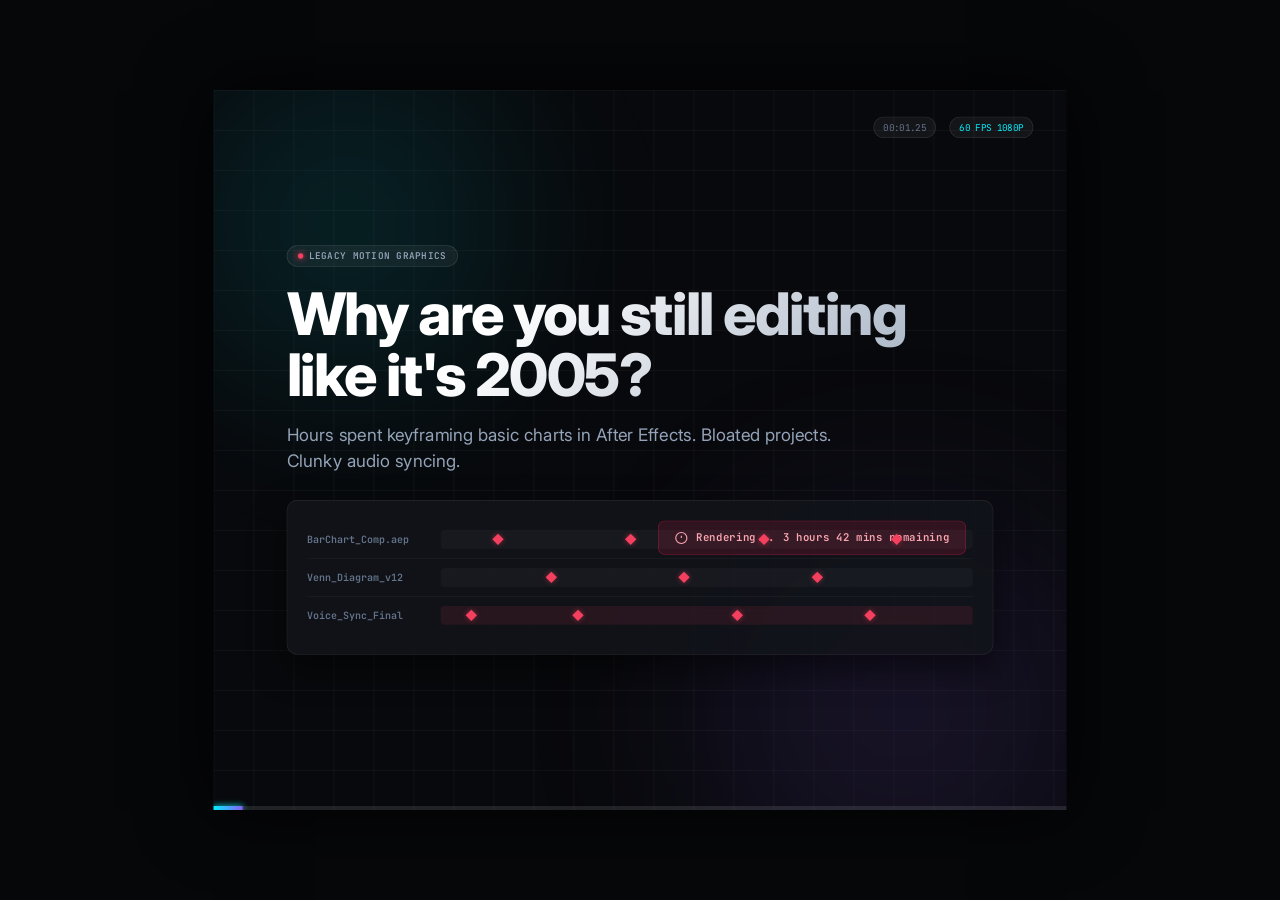
==== promo/motion-graphics-launch.html @ f7e20b40 "Feature: 1080p 60fps Motion Graphics product launch video for YouTube AI Motion Graphics" ====
<!DOCTYPE html>
<html lang="en">
<head>
  <meta charset="UTF-8">
  <title>YouTube AI Motion Graphics — Product Launch</title>
  <meta name="viewport" content="width=device-width, initial-scale=1.0">
  
  <!-- Fonts -->
  <link rel="preconnect" href="https://fonts.googleapis.com">
  <link rel="preconnect" href="https://fonts.gstatic.com" crossorigin>
  <link href="https://fonts.googleapis.com/css2?family=Instrument+Serif:ital@0;1&family=Inter:wght@300;400;500;600;700;800;900&family=JetBrains+Mono:wght@400;500;700;800&display=swap" rel="stylesheet">

  <style>
    /* ═══════════════════════════════════════════════════════ */
    /*  RESET & MASTER CANVAS (1920 x 1080 Fixed Stage)        */
    /* ═══════════════════════════════════════════════════════ */
    *, *::before, *::after {
      margin: 0;
      padding: 0;
      box-sizing: border-box;
    }

    body {
      background: #060709;
      color: #f3f4f6;
      font-family: 'Inter', -apple-system, sans-serif;
      overflow: hidden;
      width: 100vw;
      height: 100vh;
      display: flex;
      align-items: center;
      justify-content: center;
    }

    #stage-viewport {
      width: 1920px;
      height: 1080px;
      position: relative;
      background: #08090c;
      overflow: hidden;
      transform-origin: center center;
      box-shadow: 0 0 100px rgba(0, 0, 0, 0.9);
    }

    /* Ambient background grid */
    .bg-grid {
      position: absolute;
      inset: 0;
      background-image: 
        linear-gradient(rgba(255, 255, 255, 0.03) 1px, transparent 1px),
        linear-gradient(90deg, rgba(255, 255, 255, 0.03) 1px, transparent 1px);
      background-size: 60px 60px;
      pointer-events: none;
      z-index: 1;
    }

    /* Ambient lighting gradients */
    .bg-glow-1 {
      position: absolute;
      width: 800px;
      height: 800px;
      top: -200px;
      left: -200px;
      border-radius: 50%;
      background: radial-gradient(circle, rgba(0, 240, 255, 0.12) 0%, transparent 70%);
      pointer-events: none;
      filter: blur(80px);
      z-index: 1;
    }

    .bg-glow-2 {
      position: absolute;
      width: 900px;
      height: 900px;
      bottom: -300px;
      right: -200px;
      border-radius: 50%;
      background: radial-gradient(circle, rgba(139, 92, 246, 0.15) 0%, transparent 70%);
      pointer-events: none;
      filter: blur(100px);
      z-index: 1;
    }

    /* ═══════════════════════════════════════════════════════ */
    /*  SCENE CONTAINER                                        */
    /* ═══════════════════════════════════════════════════════ */
    .scene {
      position: absolute;
      inset: 0;
      padding: 90px 110px;
      display: flex;
      flex-direction: column;
      justify-content: center;
      opacity: 0;
      visibility: hidden;
      z-index: 10;
      transition: opacity 0.5s cubic-bezier(0.16, 1, 0.3, 1), transform 0.5s cubic-bezier(0.16, 1, 0.3, 1);
      transform: scale(0.97);
    }

    .scene.active {
      opacity: 1;
      visibility: visible;
      transform: scale(1);
    }

    /* Typography Utilities */
    .mono { font-family: 'JetBrains Mono', monospace; }
    .serif-italic { font-family: 'Instrument Serif', Georgia, serif; font-style: italic; }

    .tag-badge {
      display: inline-flex;
      align-items: center;
      gap: 8px;
      padding: 6px 16px;
      background: rgba(255, 255, 255, 0.05);
      border: 1px solid rgba(255, 255, 255, 0.12);
      border-radius: 100px;
      font-size: 14px;
      font-weight: 600;
      letter-spacing: 0.1em;
      text-transform: uppercase;
      color: #94a3b8;
      width: fit-content;
      margin-bottom: 24px;
    }

    .tag-badge .dot {
      width: 8px;
      height: 8px;
      border-radius: 50%;
      background: #00f0ff;
      box-shadow: 0 0 10px #00f0ff;
    }

    .headline-huge {
      font-size: 88px;
      font-weight: 800;
      line-height: 1.05;
      letter-spacing: -0.03em;
      margin-bottom: 24px;
    }

    .headline-gradient {
      background: linear-gradient(135deg, #ffffff 30%, #94a3b8 100%);
      -webkit-background-clip: text;
      -webkit-text-fill-color: transparent;
    }

    .headline-cyan {
      background: linear-gradient(135deg, #00f0ff 0%, #38bdf8 50%, #818cf8 100%);
      -webkit-background-clip: text;
      -webkit-text-fill-color: transparent;
    }

    /* ═══════════════════════════════════════════════════════ */
    /*  SCENE 1: THE OLD WAY (AFTER EFFECTS PAIN)             */
    /* ═══════════════════════════════════════════════════════ */
    #scene-1 .timeline-mockup {
      margin-top: 40px;
      background: rgba(18, 20, 26, 0.85);
      border: 1px solid rgba(255, 255, 255, 0.08);
      border-radius: 16px;
      padding: 30px;
      box-shadow: 0 20px 50px rgba(0, 0, 0, 0.5);
      position: relative;
      overflow: hidden;
      max-width: 1200px;
    }

    .timeline-track {
      display: flex;
      align-items: center;
      gap: 20px;
      padding: 14px 0;
      border-bottom: 1px solid rgba(255, 255, 255, 0.05);
    }

    .timeline-label {
      width: 180px;
      font-size: 15px;
      color: #64748b;
      font-weight: 600;
    }

    .keyframes-bar {
      flex: 1;
      height: 28px;
      background: rgba(255, 255, 255, 0.03);
      border-radius: 6px;
      position: relative;
      display: flex;
      align-items: center;
      padding: 0 10px;
    }

    .keyframe-diamond {
      width: 12px;
      height: 12px;
      background: #f43f5e;
      transform: rotate(45deg);
      position: absolute;
      box-shadow: 0 0 8px rgba(244, 63, 94, 0.5);
    }

    .error-toast {
      position: absolute;
      right: 40px;
      top: 30px;
      background: rgba(225, 29, 72, 0.15);
      border: 1px solid rgba(225, 29, 72, 0.4);
      padding: 14px 24px;
      border-radius: 10px;
      color: #fda4af;
      font-size: 16px;
      font-weight: 600;
      display: flex;
      align-items: center;
      gap: 12px;
      animation: toastPulse 1.5s infinite;
    }

    @keyframes toastPulse {
      0%, 100% { opacity: 0.9; transform: scale(1); }
      50% { opacity: 1; transform: scale(1.02); }
    }

    /* ═══════════════════════════════════════════════════════ */
    /*  SCENE 2: THE PARADIGM SHIFT                           */
    /* ═══════════════════════════════════════════════════════ */
    #scene-2 {
      align-items: center;
      text-align: center;
    }

    .pill-stack {
      display: flex;
      gap: 14px;
      margin-top: 36px;
      justify-content: center;
      flex-wrap: wrap;
    }

    .tech-pill {
      background: rgba(255, 255, 255, 0.04);
      border: 1px solid rgba(255, 255, 255, 0.12);
      padding: 12px 24px;
      border-radius: 12px;
      font-size: 18px;
      font-weight: 600;
      color: #e2e8f0;
      display: flex;
      align-items: center;
      gap: 10px;
      backdrop-filter: blur(10px);
    }

    .tech-pill.highlight {
      background: rgba(0, 240, 255, 0.08);
      border-color: rgba(0, 240, 255, 0.4);
      color: #00f0ff;
    }

    /* ═══════════════════════════════════════════════════════ */
    /*  SCENE 3: 74+ EXPLAINER BOARDS SHOWCASE                */
    /* ═══════════════════════════════════════════════════════ */
    .boards-grid {
      display: grid;
      grid-template-columns: 1fr 1fr 1fr;
      gap: 30px;
      margin-top: 40px;
      width: 100%;
    }

    .board-card {
      background: rgba(18, 20, 28, 0.8);
      border: 1px solid rgba(255, 255, 255, 0.08);
      border-radius: 20px;
      padding: 32px;
      height: 480px;
      display: flex;
      flex-direction: column;
      position: relative;
      overflow: hidden;
      box-shadow: 0 15px 40px rgba(0, 0, 0, 0.4);
    }

    .board-card-header {
      display: flex;
      justify-content: space-between;
      align-items: center;
      margin-bottom: 24px;
      font-size: 14px;
      color: #64748b;
    }

    /* Animated Bar Chart in Board 1 */
    .chart-container {
      flex: 1;
      display: flex;
      align-items: flex-end;
      gap: 20px;
      padding-top: 40px;
    }

    .chart-bar-group {
      flex: 1;
      display: flex;
      flex-direction: column;
      align-items: center;
      height: 100%;
      justify-content: flex-end;
    }

    .chart-bar {
      width: 100%;
      border-radius: 8px 8px 0 0;
      transition: height 1s cubic-bezier(0.16, 1, 0.3, 1);
      position: relative;
    }

    .chart-bar.bar-1 { height: 35%; background: rgba(255, 255, 255, 0.15); }
    .chart-bar.bar-2 { height: 60%; background: rgba(0, 240, 255, 0.4); }
    .chart-bar.bar-3 { height: 95%; background: linear-gradient(180deg, #00f0ff 0%, #3b82f6 100%); box-shadow: 0 0 30px rgba(0, 240, 255, 0.4); }

    .chart-label {
      margin-top: 14px;
      font-size: 13px;
      color: #94a3b8;
    }

    /* Animated Venn Diagram in Board 2 */
    .venn-container {
      flex: 1;
      position: relative;
      display: flex;
      align-items: center;
      justify-content: center;
    }

    .venn-circle {
      width: 220px;
      height: 220px;
      border-radius: 50%;
      position: absolute;
      mix-blend-mode: screen;
      display: flex;
      align-items: center;
      justify-content: center;
      font-weight: 700;
      font-size: 18px;
    }

    .venn-circle.left {
      left: 60px;
      background: radial-gradient(circle, rgba(168, 85, 247, 0.45) 0%, rgba(168, 85, 247, 0.05) 70%);
      border: 1px solid rgba(168, 85, 247, 0.5);
      color: #d8b4fe;
    }

    .venn-circle.right {
      right: 60px;
      background: radial-gradient(circle, rgba(0, 240, 255, 0.45) 0%, rgba(0, 240, 255, 0.05) 70%);
      border: 1px solid rgba(0, 240, 255, 0.5);
      color: #67e8f9;
    }

    .venn-center-glow {
      position: absolute;
      width: 70px;
      height: 100px;
      background: rgba(255, 255, 255, 0.85);
      border-radius: 50%;
      filter: blur(12px);
      opacity: 0.7;
    }

    /* Animated Node Tree in Board 3 */
    .nodes-container {
      flex: 1;
      position: relative;
    }

    .node-item {
      position: absolute;
      background: #1e2230;
      border: 1px solid rgba(255, 255, 255, 0.15);
      padding: 10px 18px;
      border-radius: 10px;
      font-size: 14px;
      font-weight: 600;
      box-shadow: 0 4px 20px rgba(0,0,0,0.4);
    }

    /* ═══════════════════════════════════════════════════════ */
    /*  SCENE 4: WHISPER VOICE-SYNC                           */
    /* ═══════════════════════════════════════════════════════ */
    .karaoke-box {
      background: rgba(18, 20, 28, 0.8);
      border: 1px solid rgba(255, 255, 255, 0.1);
      border-radius: 24px;
      padding: 50px;
      margin-top: 30px;
      display: flex;
      flex-direction: column;
      gap: 30px;
    }

    .karaoke-text {
      font-size: 44px;
      font-weight: 700;
      line-height: 1.4;
      color: #475569;
    }

    .karaoke-text span.active-word {
      color: #00f0ff;
      text-shadow: 0 0 25px rgba(0, 240, 255, 0.6);
      transition: color 0.15s ease;
    }

    .karaoke-text span.past-word {
      color: #f8fafc;
    }

    /* Waveform visualizer */
    .waveform-visualizer {
      display: flex;
      align-items: center;
      gap: 8px;
      height: 80px;
      padding: 10px 0;
    }

    .wave-bar {
      flex: 1;
      background: #334155;
      border-radius: 4px;
      height: 10px;
      transition: height 0.08s ease, background-color 0.08s ease;
    }

    .wave-bar.active-wave {
      background: #00f0ff;
      box-shadow: 0 0 10px rgba(0, 240, 255, 0.5);
    }

    /* ═══════════════════════════════════════════════════════ */
    /*  SCENE 5: CREATOR WEBCAM SAFE-ZONE                     */
    /* ═══════════════════════════════════════════════════════ */
    .studio-frame {
      position: relative;
      width: 100%;
      height: 580px;
      background: rgba(14, 16, 22, 0.85);
      border: 1px solid rgba(255, 255, 255, 0.12);
      border-radius: 20px;
      padding: 40px;
      overflow: hidden;
      margin-top: 30px;
    }

    .webcam-safezone {
      position: absolute;
      bottom: 40px;
      right: 40px;
      width: 480px;
      height: 336px;
      border: 2px dashed #00f0ff;
      border-radius: 16px;
      background: rgba(0, 240, 255, 0.04);
      display: flex;
      flex-direction: column;
      align-items: center;
      justify-content: center;
      color: #00f0ff;
      gap: 12px;
      box-shadow: 0 0 40px rgba(0, 240, 255, 0.1);
    }

    .webcam-badge {
      background: rgba(0, 240, 255, 0.15);
      padding: 6px 14px;
      border-radius: 8px;
      font-size: 13px;
      font-weight: 700;
    }

    /* ═══════════════════════════════════════════════════════ */
    /*  SCENE 6: GRAND FINALE / CALL TO ACTION                */
    /* ═══════════════════════════════════════════════════════ */
    #scene-6 {
      align-items: center;
      text-align: center;
    }

    .cta-card {
      background: linear-gradient(180deg, rgba(24, 28, 40, 0.9) 0%, rgba(12, 14, 20, 0.95) 100%);
      border: 1px solid rgba(0, 240, 255, 0.3);
      box-shadow: 0 0 80px rgba(0, 240, 255, 0.15), 0 25px 60px rgba(0, 0, 0, 0.8);
      border-radius: 28px;
      padding: 60px 80px;
      max-width: 1000px;
      margin-top: 30px;
    }

    .github-badge {
      display: inline-flex;
      align-items: center;
      gap: 14px;
      background: #ffffff;
      color: #090a0f;
      padding: 16px 36px;
      border-radius: 14px;
      font-size: 22px;
      font-weight: 700;
      margin-top: 30px;
      box-shadow: 0 10px 30px rgba(255, 255, 255, 0.2);
    }

    /* ═══════════════════════════════════════════════════════ */
    /*  BOTTOM CONTROLS / SCRUBBER OVERLAY                    */
    /* ═══════════════════════════════════════════════════════ */
    #playback-bar {
      position: absolute;
      bottom: 0;
      left: 0;
      width: 100%;
      height: 6px;
      background: rgba(255, 255, 255, 0.1);
      z-index: 100;
    }

    #playback-fill {
      height: 100%;
      width: 0%;
      background: linear-gradient(90deg, #00f0ff, #8b5cf6);
      box-shadow: 0 0 10px #00f0ff;
      transition: width 0.05s linear;
    }

    #hud-info {
      position: absolute;
      top: 40px;
      right: 50px;
      z-index: 100;
      font-size: 14px;
      color: #64748b;
      display: flex;
      align-items: center;
      gap: 20px;
    }

    .hud-pill {
      background: rgba(255, 255, 255, 0.05);
      border: 1px solid rgba(255, 255, 255, 0.1);
      padding: 6px 14px;
      border-radius: 100px;
    }
  </style>
</head>
<body>

  <div id="stage-viewport">
    <div class="bg-grid"></div>
    <div class="bg-glow-1"></div>
    <div class="bg-glow-2"></div>

    <div id="hud-info" class="mono">
      <div class="hud-pill" id="hud-time">00:00.00</div>
      <div class="hud-pill" style="color: #00f0ff;">60 FPS 1080P</div>
    </div>

    <!-- ── SCENE 1: THE PROBLEM ───────────────────────────── -->
    <div class="scene" id="scene-1">
      <div class="tag-badge mono"><span class="dot" style="background:#f43f5e; box-shadow:0 0 10px #f43f5e;"></span>Legacy Motion Graphics</div>
      <h1 class="headline-huge headline-gradient">
        Why are you still editing<br>like it's 2005?
      </h1>
      <p style="font-size: 26px; color: #94a3b8; max-width: 900px; line-height: 1.5;">
        Hours spent keyframing basic charts in After Effects. Bloated projects. Clunky audio syncing.
      </p>

      <div class="timeline-mockup">
        <div class="error-toast mono">
          <svg width="20" height="20" viewBox="0 0 24 24" fill="none" stroke="currentColor" stroke-width="2"><circle cx="12" cy="12" r="10"/><line x1="12" y1="8" x2="12" y2="12"/><line x1="12" y1="16" x2="12.01" y2="16"/></svg>
          Rendering... 3 hours 42 mins remaining
        </div>
        <div class="timeline-track">
          <div class="timeline-label mono">BarChart_Comp.aep</div>
          <div class="keyframes-bar">
            <div class="keyframe-diamond" style="left: 10%;"></div>
            <div class="keyframe-diamond" style="left: 35%;"></div>
            <div class="keyframe-diamond" style="left: 60%;"></div>
            <div class="keyframe-diamond" style="left: 85%;"></div>
          </div>
        </div>
        <div class="timeline-track">
          <div class="timeline-label mono">Venn_Diagram_v12</div>
          <div class="keyframes-bar">
            <div class="keyframe-diamond" style="left: 20%;"></div>
            <div class="keyframe-diamond" style="left: 45%;"></div>
            <div class="keyframe-diamond" style="left: 70%;"></div>
          </div>
        </div>
        <div class="timeline-track" style="border-bottom:none;">
          <div class="timeline-label mono">Voice_Sync_Final</div>
          <div class="keyframes-bar" style="background: rgba(244, 63, 94, 0.1);">
            <div class="keyframe-diamond" style="left: 5%;"></div>
            <div class="keyframe-diamond" style="left: 25%;"></div>
            <div class="keyframe-diamond" style="left: 55%;"></div>
            <div class="keyframe-diamond" style="left: 80%;"></div>
          </div>
        </div>
      </div>
    </div>

    <!-- ── SCENE 2: THE PARADIGM SHIFT ───────────────────── -->
    <div class="scene" id="scene-2">
      <div class="tag-badge mono"><span class="dot"></span>The Open-Source Shift</div>
      <h1 class="headline-huge headline-cyan" style="font-size: 102px; margin-bottom: 12px;">
        YouTube AI Motion Graphics
      </h1>
      <p class="serif-italic" style="font-size: 42px; color: #cbd5e1; margin-bottom: 20px;">
        An automated, code-first motion graphics toolkit for creators.
      </p>
      <p style="font-size: 24px; color: #64748b; max-width: 800px; line-height: 1.6;">
        Build broadcast-grade explainer boards with web standards, automated speech timing, and AI prompts.
      </p>

      <div class="pill-stack mono">
        <div class="tech-pill highlight">HTML5 / CSS3 Animation</div>
        <div class="tech-pill">OpenAI Whisper Sync</div>
        <div class="tech-pill">Headless Chrome</div>
        <div class="tech-pill">FFmpeg Pipeline</div>
        <div class="tech-pill highlight">Claude AI Skills</div>
      </div>
    </div>

    <!-- ── SCENE 3: 74+ EXPLAINER BOARDS ──────────────────── -->
    <div class="scene" id="scene-3">
      <div class="tag-badge mono"><span class="dot"></span>Modular Architecture</div>
      <h2 class="headline-huge headline-gradient" style="font-size: 70px; margin-bottom: 10px;">
        74+ Engineered Explainer Boards
      </h2>
      <p style="font-size: 22px; color: #94a3b8;">
        Pre-built components engineered specifically for high-retention video essays.
      </p>

      <div class="boards-grid">
        <!-- Board 1: Bar Chart -->
        <div class="board-card">
          <div class="board-card-header mono">
            <span>board_04_barchart.html</span>
            <span style="color:#00f0ff;">+847% Growth</span>
          </div>
          <div class="chart-container">
            <div class="chart-bar-group">
              <div class="chart-bar bar-1"></div>
              <div class="chart-label mono">2024</div>
            </div>
            <div class="chart-bar-group">
              <div class="chart-bar bar-2"></div>
              <div class="chart-label mono">2025</div>
            </div>
            <div class="chart-bar-group">
              <div class="chart-bar bar-3"></div>
              <div class="chart-label mono" style="color:#00f0ff; font-weight:700;">2026 AI</div>
            </div>
          </div>
        </div>

        <!-- Board 2: Venn Diagram -->
        <div class="board-card">
          <div class="board-card-header mono">
            <span>board_19_venn.html</span>
            <span style="color:#c084fc;">Intersection</span>
          </div>
          <div class="venn-container">
            <div class="venn-circle left">Story</div>
            <div class="venn-circle right">Design</div>
            <div class="venn-center-glow"></div>
            <div style="position:relative; z-index:10; font-weight:800; font-size:16px; color:#ffffff;" class="mono">RETENTION</div>
          </div>
        </div>

        <!-- Board 3: Node Graph -->
        <div class="board-card">
          <div class="board-card-header mono">
            <span>board_32_nodes.html</span>
            <span style="color:#38bdf8;">Graph Tree</span>
          </div>
          <div class="nodes-container">
            <div class="node-item" style="top:30px; left:30px; border-color:#00f0ff; color:#00f0ff;">Raw Idea</div>
            <div class="node-item" style="top:120px; left:180px;">AI Script</div>
            <div class="node-item" style="top:220px; left:40px;">Whisper STT</div>
            <div class="node-item" style="top:300px; left:170px; background:#00f0ff; color:#000; font-weight:800;">4K Export</div>
            <svg style="position:absolute; inset:0; width:100%; height:100%; pointer-events:none;">
              <line x1="100" y1="50" x2="190" y2="130" stroke="#00f0ff" stroke-width="2" stroke-dasharray="4"/>
              <line x1="220" y1="160" x2="140" y2="230" stroke="rgba(255,255,255,0.2)" stroke-width="2"/>
              <line x1="140" y1="260" x2="210" y2="310" stroke="#00f0ff" stroke-width="2"/>
            </svg>
          </div>
        </div>
      </div>
    </div>

    <!-- ── SCENE 4: WHISPER VOICE-SYNC ───────────────────── -->
    <div class="scene" id="scene-4">
      <div class="tag-badge mono"><span class="dot"></span>Zero Keyframing</div>
      <h2 class="headline-huge headline-cyan" style="font-size: 76px; margin-bottom: 12px;">
        Synced to Your Voice. Automatically.
      </h2>
      <p class="serif-italic" style="font-size: 34px; color: #cbd5e1;">
        Whisper timestamps drive the CSS timeline with millisecond precision.
      </p>

      <div class="karaoke-box">
        <div class="mono" style="font-size: 14px; color: #64748b; display:flex; justify-content:space-between;">
          <span>AUDIO TRACK: VOICEOVER_ESSAY.WAV</span>
          <span style="color:#00f0ff;">WHISPER AI SYNC ACTIVE</span>
        </div>

        <div class="karaoke-text" id="karaoke-display">
          <span class="past-word">"When</span>
          <span class="past-word">we</span>
          <span class="past-word">analyze</span>
          <span class="past-word">the</span>
          <span class="active-word">SURGE</span>
          <span>in</span>
          <span>audience</span>
          <span>engagement,</span>
          <span>the</span>
          <span>motion</span>
          <span>graphics</span>
          <span>trigger</span>
          <span>instantly."</span>
        </div>

        <div class="waveform-visualizer" id="waveform-bars">
          <!-- 32 waveform bars generated dynamically -->
        </div>
      </div>
    </div>

    <!-- ── SCENE 5: CREATOR SAFE-ZONE & EXPORT ─────────────── -->
    <div class="scene" id="scene-5">
      <div class="tag-badge mono"><span class="dot"></span>Engineered for Video Editors</div>
      <h2 class="headline-huge headline-gradient" style="font-size: 70px; margin-bottom: 10px;">
        Dedicated Webcam Safe-Zone
      </h2>
      <p style="font-size: 22px; color: #94a3b8;">
        Every explainer board leaves the bottom-right $480 \times 336$ px area clear for your facecam.
      </p>

      <div class="studio-frame">
        <div style="max-width: 900px;">
          <h3 style="font-size: 36px; margin-bottom: 16px; color: #ffffff;">Key Insights of Q4 Strategy</h3>
          <p style="font-size: 20px; color: #94a3b8; line-height: 1.6; margin-bottom: 30px;">
            Content creators often battle graphics overlapping their webcam feed. In YouTube AI Motion Graphics, all charts, tables, and node graphs strictly adhere to the creator-safe perimeter.
          </p>
          <div style="display:flex; gap:20px;">
            <div class="tech-pill mono" style="font-size:15px;">Padding: 60px Safe</div>
            <div class="tech-pill mono" style="font-size:15px; color:#38bdf8;">FFmpeg 60fps Native</div>
            <div class="tech-pill mono" style="font-size:15px; color:#10b981;">Clean Transparency</div>
          </div>
        </div>

        <div class="webcam-safezone mono">
          <div class="webcam-badge">SAFE-ZONE PERIMETER</div>
          <svg width="40" height="40" viewBox="0 0 24 24" fill="none" stroke="currentColor" stroke-width="2"><path d="M23 7l-7 5 7 5V7z"/><rect x="1" y="5" width="15" height="14" rx="2" ry="2"/></svg>
          <div style="font-size:16px; font-weight:700;">480 × 336 CREATOR CAM</div>
          <div style="font-size:12px; color:#64748b;">Zero Graphic Collisions</div>
        </div>
      </div>
    </div>

    <!-- ── SCENE 6: CALL TO ACTION ───────────────────────── -->
    <div class="scene" id="scene-6">
      <div class="tag-badge mono"><span class="dot"></span>100% Free & Open-Source</div>
      <h1 class="headline-huge headline-cyan" style="font-size: 96px; margin-bottom: 10px;">
        Ditch After Effects.
      </h1>
      <p class="serif-italic" style="font-size: 46px; color: #f8fafc; margin-bottom: 10px;">
        Build motion graphics with code and AI.
      </p>

      <div class="cta-card">
        <div class="mono" style="font-size: 18px; color: #94a3b8; letter-spacing: 0.05em; margin-bottom: 8px;">
          AVAILABLE NOW ON GITHUB
        </div>
        <div class="mono" style="font-size: 32px; font-weight: 800; color: #ffffff;">
          sirioberati/YouTube-AI-Motion-Graphics
        </div>

        <div class="github-badge mono">
          <svg width="28" height="28" viewBox="0 0 24 24" fill="currentColor"><path d="M12 0C5.37 0 0 5.37 0 12c0 5.31 3.435 9.795 8.205 11.385.6.105.825-.255.825-.57 0-.285-.015-1.23-.015-2.235-3.015.555-3.795-.735-4.035-1.41-.135-.345-.72-1.41-1.23-1.695-.42-.225-1.02-.78-.015-.795.945-.015 1.62.87 1.845 1.23 1.08 1.815 2.805 1.305 3.495.99.105-.78.42-1.305.765-1.605-2.67-.3-5.46-1.335-5.46-5.925 0-1.305.465-2.385 1.23-3.225-.12-.3-.54-1.53.12-3.18 0 0 1.005-.315 3.3 1.23.96-.27 1.98-.405 3-.405s2.04.135 3 .405c2.295-1.56 3.3-1.23 3.3-1.23.66 1.65.24 2.88.12 3.18.765.84 1.23 1.905 1.23 3.225 0 4.605-2.805 5.625-5.475 5.925.435.375.81 1.095.81 2.22 0 1.605-.015 2.895-.015 3.3 0 .315.225.69.825.57A12.02 12.02 0 0024 12c0-6.63-5.37-12-12-12z"/></svg>
          ⭐ Star on GitHub
        </div>

        <div style="display:flex; justify-content:center; gap:30px; margin-top:28px;" class="mono">
          <span style="color:#64748b;">74 Explainer Boards</span>
          <span style="color:#64748b;">•</span>
          <span style="color:#64748b;">Whisper Voice Sync</span>
          <span style="color:#64748b;">•</span>
          <span style="color:#00f0ff;">Created by Sirio Berati</span>
        </div>
      </div>
    </div>

    <!-- Playback Scrubber -->
    <div id="playback-bar"><div id="playback-fill"></div></div>
  </div>

  <script>
    // ═══════════════════════════════════════════════════════
    //  DETERMINISTIC TIMELINE ENGINE & CONTROLLER
    // ═══════════════════════════════════════════════════════
    const TOTAL_DURATION = 36.0; // 36 seconds total
    let currentTime = 0;
    let isPlaying = true;
    let lastTimestamp = null;

    // Timeline Cues: [start, end, sceneId]
    const SCENES = [
      { id: "scene-1", start: 0.0, end: 5.5 },
      { id: "scene-2", start: 5.5, end: 11.5 },
      { id: "scene-3", start: 11.5, end: 18.5 },
      { id: "scene-4", start: 18.5, end: 25.5 },
      { id: "scene-5", start: 25.5, end: 31.0 },
      { id: "scene-6", start: 31.0, end: 36.0 }
    ];

    // Populate waveform bars
    const waveContainer = document.getElementById("waveform-bars");
    for (let i = 0; i < 48; i++) {
      const bar = document.createElement("div");
      bar.className = "wave-bar";
      waveContainer.appendChild(bar);
    }

    // Auto-scale stage to fit any screen
    function resizeStage() {
      const stage = document.getElementById("stage-viewport");
      const scaleX = window.innerWidth / 1920;
      const scaleY = window.innerHeight / 1080;
      const scale = Math.min(scaleX, scaleY);
      stage.style.transform = `scale(${scale})`;
    }
    window.addEventListener("resize", resizeStage);
    resizeStage();

    // Procedural Web Audio Sound Effects
    let audioCtx = null;
    function initAudio() {
      if (!audioCtx) audioCtx = new (window.AudioContext || window.webkitAudioContext)();
      if (audioCtx.state === "suspended") audioCtx.resume();
    }

    function playImpactSound() {
      if (!audioCtx) return;
      const t = audioCtx.currentTime;
      // Sub bass boom
      const osc = audioCtx.createOscillator();
      const gain = audioCtx.createGain();
      osc.type = "sine";
      osc.frequency.setValueAtTime(140, t);
      osc.frequency.exponentialRampToValueAtTime(35, t + 0.4);
      gain.gain.setValueAtTime(0.4, t);
      gain.gain.exponentialRampToValueAtTime(0.001, t + 0.6);
      osc.connect(gain);
      gain.connect(audioCtx.destination);
      osc.start(t);
      osc.stop(t + 0.65);
    }

    let lastActiveScene = null;

    // Render frame at specific timestamp
    function renderTime(t) {
      currentTime = Math.max(0, Math.min(TOTAL_DURATION, t));

      // Update Scrubber
      const fill = document.getElementById("playback-fill");
      fill.style.width = ((currentTime / TOTAL_DURATION) * 100) + "%";

      // Update HUD
      const mins = Math.floor(currentTime / 60);
      const secs = (currentTime % 60).toFixed(2);
      document.getElementById("hud-time").innerText = 
        String(mins).padStart(2, "0") + ":" + String(secs).padStart(5, "0");

      // Find Active Scene
      let activeItem = SCENES.find(s => currentTime >= s.start && currentTime < s.end);
      if (!activeItem && currentTime >= TOTAL_DURATION) activeItem = SCENES[SCENES.length - 1];

      if (activeItem && activeItem.id !== lastActiveScene) {
        SCENES.forEach(s => {
          const el = document.getElementById(s.id);
          if (el) el.classList.toggle("active", s.id === activeItem.id);
        });
        if (lastActiveScene !== null) playImpactSound();
        lastActiveScene = activeItem.id;
      }

      // Dynamic animations per scene
      if (activeItem.id === "scene-3") {
        // Animate chart growth
        const progress = (currentTime - activeItem.start) / (activeItem.end - activeItem.start);
        const bar3 = document.querySelector(".chart-bar.bar-3");
        if (bar3) bar3.style.height = Math.min(95, Math.floor(progress * 130)) + "%";
      }

      if (activeItem.id === "scene-4") {
        // Dynamic waveform animation
        const bars = document.querySelectorAll(".wave-bar");
        bars.forEach((bar, idx) => {
          const waveHeight = Math.sin((currentTime * 12) + (idx * 0.4)) * 30 + 35;
          bar.style.height = waveHeight + "px";
          bar.classList.toggle("active-wave", waveHeight > 45);
        });
      }
    }

    // Public hook for Playwright frame capture
    window.seekTo = function(seconds) {
      renderTime(seconds);
    };

    // Real-time animation loop
    function loop(timestamp) {
      if (!lastTimestamp) lastTimestamp = timestamp;
      const delta = (timestamp - lastTimestamp) / 1000;
      lastTimestamp = timestamp;

      if (isPlaying) {
        currentTime += delta;
        if (currentTime >= TOTAL_DURATION) {
          currentTime = 0; // Loop seamlessly
        }
        renderTime(currentTime);
      }
      requestAnimationFrame(loop);
    }
    requestAnimationFrame(loop);

    // Click anywhere to toggle play/pause & audio
    window.addEventListener("click", () => {
      initAudio();
      isPlaying = !isPlaying;
    });
  </script>
</body>
</html>
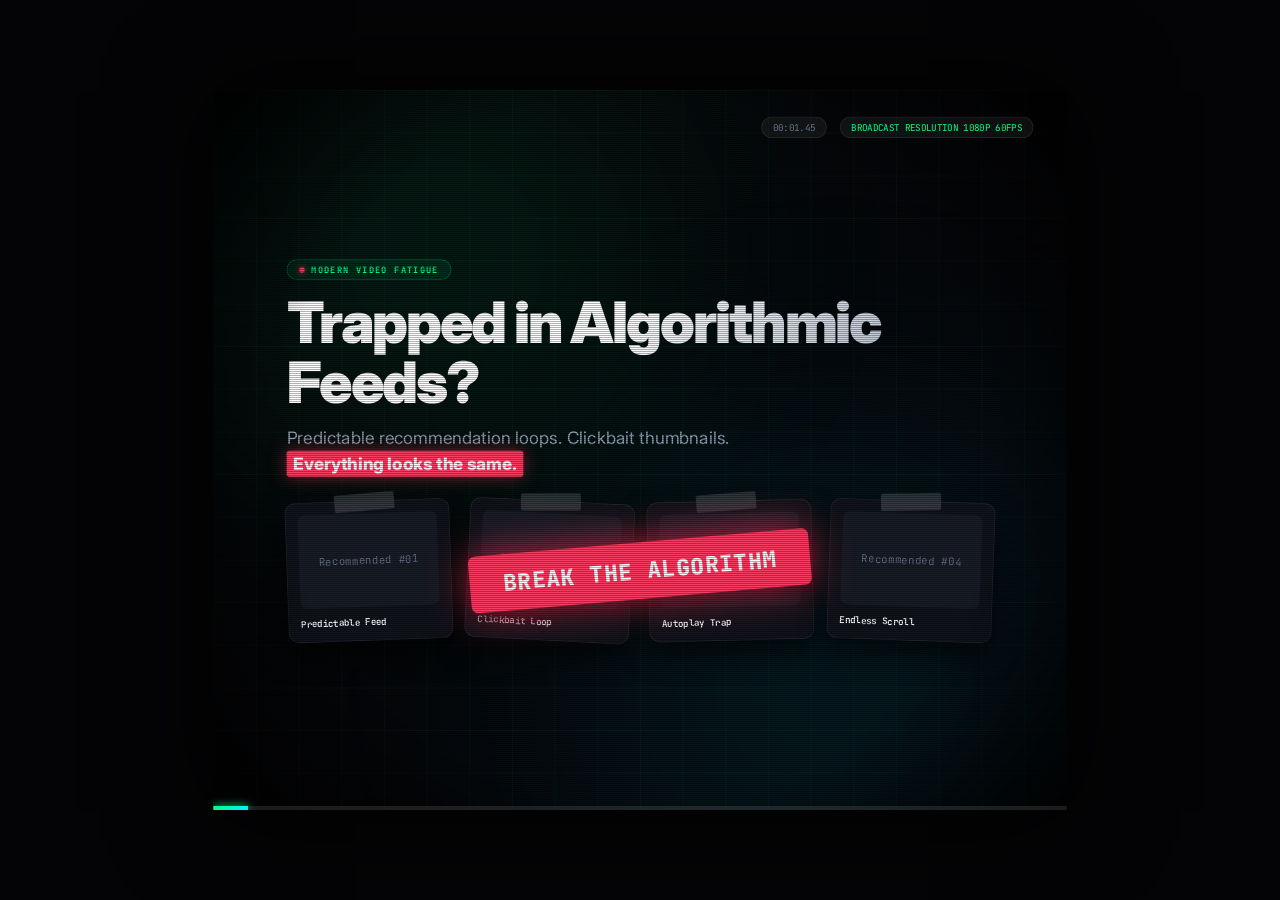
==== commit 979e0d8a: "Feature: Official 1080p 60fps Motion Graphics Launch Video for InterDimentional Cable TV" ====
--- a/promo/motion-graphics-launch.html
+++ b/promo/motion-graphics-launch.html
@@ -2,17 +2,17 @@
 <html lang="en">
 <head>
   <meta charset="UTF-8">
-  <title>YouTube AI Motion Graphics — Product Launch</title>
+  <title>InterDimentional Cable TV — Motion Graphics Launch</title>
   <meta name="viewport" content="width=device-width, initial-scale=1.0">
   
-  <!-- Fonts -->
+  <!-- Fonts: Instrument Serif, Inter, JetBrains Mono, Press Start 2P, VT323 -->
   <link rel="preconnect" href="https://fonts.googleapis.com">
   <link rel="preconnect" href="https://fonts.gstatic.com" crossorigin>
-  <link href="https://fonts.googleapis.com/css2?family=Instrument+Serif:ital@0;1&family=Inter:wght@300;400;500;600;700;800;900&family=JetBrains+Mono:wght@400;500;700;800&display=swap" rel="stylesheet">
+  <link href="https://fonts.googleapis.com/css2?family=Instrument+Serif:ital@0;1&family=Inter:wght@300;400;500;600;700;800;900&family=JetBrains+Mono:wght@400;500;700;800&family=Press+Start+2P&family=VT323&display=swap" rel="stylesheet">
 
   <style>
     /* ═══════════════════════════════════════════════════════ */
-    /*  RESET & MASTER CANVAS (1920 x 1080 Fixed Stage)        */
+    /*  MASTER STAGE (1920 x 1080 Motionmaxxing Stage)         */
     /* ═══════════════════════════════════════════════════════ */
     *, *::before, *::after {
       margin: 0;
@@ -21,8 +21,8 @@
     }
 
     body {
-      background: #060709;
-      color: #f3f4f6;
+      background: #040406;
+      color: #f8fafc;
       font-family: 'Inter', -apple-system, sans-serif;
       overflow: hidden;
       width: 100vw;
@@ -36,218 +36,254 @@
       width: 1920px;
       height: 1080px;
       position: relative;
-      background: #08090c;
+      background: #06070a;
       overflow: hidden;
       transform-origin: center center;
-      box-shadow: 0 0 100px rgba(0, 0, 0, 0.9);
-    }
-
-    /* Ambient background grid */
+      box-shadow: 0 0 140px rgba(0, 0, 0, 0.98);
+    }
+
+    /* Scanline & CRT Texture Overlays */
+    .scanlines-overlay {
+      position: absolute;
+      inset: 0;
+      background: repeating-linear-gradient(
+        0deg,
+        rgba(0, 0, 0, 0.3) 0px,
+        rgba(0, 0, 0, 0.3) 1px,
+        transparent 1px,
+        transparent 3px
+      );
+      pointer-events: none;
+      z-index: 50;
+    }
+
+    .crt-vignette {
+      position: absolute;
+      inset: 0;
+      background: radial-gradient(circle at 50% 50%, transparent 65%, rgba(0,0,0,0.85) 100%);
+      pointer-events: none;
+      z-index: 49;
+    }
+
     .bg-grid {
       position: absolute;
       inset: 0;
       background-image: 
-        linear-gradient(rgba(255, 255, 255, 0.03) 1px, transparent 1px),
-        linear-gradient(90deg, rgba(255, 255, 255, 0.03) 1px, transparent 1px);
-      background-size: 60px 60px;
+        linear-gradient(rgba(0, 255, 136, 0.035) 1px, transparent 1px),
+        linear-gradient(90deg, rgba(0, 255, 136, 0.035) 1px, transparent 1px);
+      background-size: 64px 64px;
       pointer-events: none;
       z-index: 1;
     }
 
-    /* Ambient lighting gradients */
-    .bg-glow-1 {
-      position: absolute;
-      width: 800px;
-      height: 800px;
-      top: -200px;
+    .bg-glow-green {
+      position: absolute;
+      width: 1100px;
+      height: 1100px;
+      top: -300px;
       left: -200px;
       border-radius: 50%;
-      background: radial-gradient(circle, rgba(0, 240, 255, 0.12) 0%, transparent 70%);
+      background: radial-gradient(circle, rgba(0, 255, 136, 0.1) 0%, transparent 70%);
       pointer-events: none;
-      filter: blur(80px);
+      filter: blur(120px);
       z-index: 1;
     }
 
-    .bg-glow-2 {
-      position: absolute;
-      width: 900px;
-      height: 900px;
-      bottom: -300px;
-      right: -200px;
+    .bg-glow-cyan {
+      position: absolute;
+      width: 1200px;
+      height: 1200px;
+      bottom: -400px;
+      right: -250px;
       border-radius: 50%;
-      background: radial-gradient(circle, rgba(139, 92, 246, 0.15) 0%, transparent 70%);
+      background: radial-gradient(circle, rgba(0, 210, 255, 0.12) 0%, transparent 70%);
       pointer-events: none;
-      filter: blur(100px);
+      filter: blur(140px);
       z-index: 1;
     }
 
     /* ═══════════════════════════════════════════════════════ */
-    /*  SCENE CONTAINER                                        */
+    /*  SCENES & MEASURED TIMING (Motionmaxxing)              */
     /* ═══════════════════════════════════════════════════════ */
     .scene {
       position: absolute;
       inset: 0;
-      padding: 90px 110px;
+      padding: 80px 110px;
       display: flex;
       flex-direction: column;
       justify-content: center;
       opacity: 0;
       visibility: hidden;
       z-index: 10;
-      transition: opacity 0.5s cubic-bezier(0.16, 1, 0.3, 1), transform 0.5s cubic-bezier(0.16, 1, 0.3, 1);
-      transform: scale(0.97);
+      transition: opacity 0.4s cubic-bezier(0.16, 1, 0.3, 1), transform 0.45s cubic-bezier(0.16, 1, 0.3, 1);
+      transform: scale(0.96) translateY(12px);
     }
 
     .scene.active {
       opacity: 1;
       visibility: visible;
-      transform: scale(1);
+      transform: scale(1) translateY(0);
     }
 
     /* Typography Utilities */
+    .vt323 { font-family: 'VT323', monospace; }
+    .pixel { font-family: 'Press Start 2P', monospace; }
     .mono { font-family: 'JetBrains Mono', monospace; }
     .serif-italic { font-family: 'Instrument Serif', Georgia, serif; font-style: italic; }
 
+    /* Vox-Style Marker Highlight */
+    .vox-highlight {
+      background: #00ff88;
+      color: #030406 !important;
+      padding: 0 10px;
+      display: inline-block;
+      font-weight: 800;
+      border-radius: 4px;
+      box-shadow: 0 0 25px rgba(0, 255, 136, 0.4);
+    }
+
+    .vox-highlight-red {
+      background: #f43f5e;
+      color: #ffffff !important;
+      padding: 0 10px;
+      display: inline-block;
+      font-weight: 800;
+      border-radius: 4px;
+      box-shadow: 0 0 25px rgba(244, 63, 94, 0.5);
+    }
+
     .tag-badge {
       display: inline-flex;
       align-items: center;
-      gap: 8px;
-      padding: 6px 16px;
-      background: rgba(255, 255, 255, 0.05);
-      border: 1px solid rgba(255, 255, 255, 0.12);
+      gap: 10px;
+      padding: 6px 18px;
+      background: rgba(0, 255, 136, 0.08);
+      border: 1px solid rgba(0, 255, 136, 0.3);
       border-radius: 100px;
-      font-size: 14px;
-      font-weight: 600;
-      letter-spacing: 0.1em;
+      font-size: 13px;
+      font-weight: 700;
+      letter-spacing: 0.12em;
       text-transform: uppercase;
-      color: #94a3b8;
+      color: #00ff88;
       width: fit-content;
-      margin-bottom: 24px;
+      margin-bottom: 20px;
     }
 
     .tag-badge .dot {
       width: 8px;
       height: 8px;
       border-radius: 50%;
-      background: #00f0ff;
-      box-shadow: 0 0 10px #00f0ff;
+      background: #00ff88;
+      box-shadow: 0 0 10px #00ff88;
     }
 
     .headline-huge {
-      font-size: 88px;
-      font-weight: 800;
-      line-height: 1.05;
-      letter-spacing: -0.03em;
-      margin-bottom: 24px;
+      font-size: 86px;
+      font-weight: 900;
+      line-height: 1.04;
+      letter-spacing: -0.035em;
+      margin-bottom: 18px;
     }
 
     .headline-gradient {
-      background: linear-gradient(135deg, #ffffff 30%, #94a3b8 100%);
+      background: linear-gradient(135deg, #ffffff 45%, #94a3b8 100%);
       -webkit-background-clip: text;
       -webkit-text-fill-color: transparent;
     }
 
     .headline-cyan {
-      background: linear-gradient(135deg, #00f0ff 0%, #38bdf8 50%, #818cf8 100%);
+      background: linear-gradient(135deg, #00f0ff 0%, #38bdf8 50%, #00ff88 100%);
       -webkit-background-clip: text;
       -webkit-text-fill-color: transparent;
     }
 
     /* ═══════════════════════════════════════════════════════ */
-    /*  SCENE 1: THE OLD WAY (AFTER EFFECTS PAIN)             */
-    /* ═══════════════════════════════════════════════════════ */
-    #scene-1 .timeline-mockup {
-      margin-top: 40px;
-      background: rgba(18, 20, 26, 0.85);
-      border: 1px solid rgba(255, 255, 255, 0.08);
+    /*  SCENE 1: THE ALGORITHM CRISIS (VOX COLLAGE STYLE)     */
+    /* ═══════════════════════════════════════════════════════ */
+    .vox-collage-grid {
+      display: grid;
+      grid-template-columns: repeat(4, 1fr);
+      gap: 24px;
+      margin-top: 36px;
+      max-width: 1400px;
+      position: relative;
+    }
+
+    .collage-card {
+      background: #11141c;
+      border: 1px solid rgba(255, 255, 255, 0.1);
       border-radius: 16px;
-      padding: 30px;
-      box-shadow: 0 20px 50px rgba(0, 0, 0, 0.5);
-      position: relative;
-      overflow: hidden;
-      max-width: 1200px;
-    }
-
-    .timeline-track {
-      display: flex;
-      align-items: center;
-      gap: 20px;
-      padding: 14px 0;
-      border-bottom: 1px solid rgba(255, 255, 255, 0.05);
-    }
-
-    .timeline-label {
-      width: 180px;
-      font-size: 15px;
+      padding: 18px;
+      box-shadow: 0 20px 40px rgba(0, 0, 0, 0.6);
+      transform: rotate(var(--rot, 0deg));
+      transition: transform 0.3s ease;
+    }
+
+    .collage-preview {
+      width: 100%;
+      height: 140px;
+      background: #191d28;
+      border-radius: 10px;
+      margin-bottom: 14px;
+      display: flex;
+      flex-direction: column;
+      align-items: center;
+      justify-content: center;
       color: #64748b;
-      font-weight: 600;
-    }
-
-    .keyframes-bar {
-      flex: 1;
-      height: 28px;
-      background: rgba(255, 255, 255, 0.03);
-      border-radius: 6px;
-      position: relative;
-      display: flex;
-      align-items: center;
-      padding: 0 10px;
-    }
-
-    .keyframe-diamond {
-      width: 12px;
-      height: 12px;
+      gap: 8px;
+    }
+
+    .tape-strip {
+      position: absolute;
+      top: -12px;
+      left: 30%;
+      width: 90px;
+      height: 26px;
+      background: rgba(255, 255, 255, 0.15);
+      border-radius: 3px;
+      transform: rotate(-3deg);
+      backdrop-filter: blur(4px);
+    }
+
+    .big-strike-banner {
+      position: absolute;
+      top: 50%;
+      left: 50%;
+      transform: translate(-50%, -50%) rotate(-5deg);
       background: #f43f5e;
-      transform: rotate(45deg);
-      position: absolute;
-      box-shadow: 0 0 8px rgba(244, 63, 94, 0.5);
-    }
-
-    .error-toast {
-      position: absolute;
-      right: 40px;
-      top: 30px;
-      background: rgba(225, 29, 72, 0.15);
-      border: 1px solid rgba(225, 29, 72, 0.4);
-      padding: 14px 24px;
+      color: #ffffff;
+      padding: 20px 50px;
+      font-size: 34px;
+      font-weight: 900;
       border-radius: 10px;
-      color: #fda4af;
-      font-size: 16px;
-      font-weight: 600;
-      display: flex;
-      align-items: center;
-      gap: 12px;
-      animation: toastPulse 1.5s infinite;
-    }
-
-    @keyframes toastPulse {
-      0%, 100% { opacity: 0.9; transform: scale(1); }
-      50% { opacity: 1; transform: scale(1.02); }
-    }
-
-    /* ═══════════════════════════════════════════════════════ */
-    /*  SCENE 2: THE PARADIGM SHIFT                           */
+      box-shadow: 0 0 60px rgba(244, 63, 94, 0.8), 0 10px 30px rgba(0,0,0,0.9);
+      z-index: 30;
+      letter-spacing: 0.05em;
+    }
+
+    /* ═══════════════════════════════════════════════════════ */
+    /*  SCENE 2: REVEAL — INTERDIMENSIONAL CABLE TV           */
     /* ═══════════════════════════════════════════════════════ */
     #scene-2 {
       align-items: center;
       text-align: center;
     }
 
-    .pill-stack {
-      display: flex;
-      gap: 14px;
+    .pills-container {
+      display: flex;
+      gap: 16px;
       margin-top: 36px;
       justify-content: center;
       flex-wrap: wrap;
     }
 
-    .tech-pill {
+    .motion-pill {
       background: rgba(255, 255, 255, 0.04);
       border: 1px solid rgba(255, 255, 255, 0.12);
-      padding: 12px 24px;
-      border-radius: 12px;
-      font-size: 18px;
-      font-weight: 600;
+      padding: 12px 28px;
+      border-radius: 100px;
+      font-size: 16px;
+      font-weight: 700;
       color: #e2e8f0;
       display: flex;
       align-items: center;
@@ -255,272 +291,245 @@
       backdrop-filter: blur(10px);
     }
 
-    .tech-pill.highlight {
-      background: rgba(0, 240, 255, 0.08);
-      border-color: rgba(0, 240, 255, 0.4);
-      color: #00f0ff;
-    }
-
-    /* ═══════════════════════════════════════════════════════ */
-    /*  SCENE 3: 74+ EXPLAINER BOARDS SHOWCASE                */
-    /* ═══════════════════════════════════════════════════════ */
-    .boards-grid {
+    .motion-pill.glow-pill {
+      background: rgba(0, 255, 136, 0.08);
+      border-color: rgba(0, 255, 136, 0.4);
+      color: #00ff88;
+      box-shadow: 0 0 30px rgba(0, 255, 136, 0.15);
+    }
+
+    /* ═══════════════════════════════════════════════════════ */
+    /*  SCENE 3: 3D BEDROOM SHOWCASE (MOTIONMAXXING DEPTH)    */
+    /* ═══════════════════════════════════════════════════════ */
+    .room-stage-split {
       display: grid;
-      grid-template-columns: 1fr 1fr 1fr;
-      gap: 30px;
-      margin-top: 40px;
+      grid-template-columns: 1.15fr 0.85fr;
+      gap: 50px;
+      align-items: center;
+      margin-top: 20px;
       width: 100%;
     }
 
-    .board-card {
-      background: rgba(18, 20, 28, 0.8);
+    .tilted-room-frame {
+      position: relative;
+      perspective: 1400px;
+    }
+
+    .room-image-card {
+      width: 100%;
+      height: 520px;
+      border-radius: 24px;
+      border: 2px solid rgba(0, 255, 136, 0.35);
+      overflow: hidden;
+      box-shadow: 
+        0 0 50px rgba(0, 255, 136, 0.15),
+        0 30px 70px rgba(0, 0, 0, 0.85);
+      transform: rotateY(-8deg) rotateX(4deg);
+      transition: transform 0.6s ease;
+      background: #000;
+    }
+
+    .room-image-card img {
+      width: 100%;
+      height: 100%;
+      object-fit: cover;
+    }
+
+    .room-feature-list {
+      display: flex;
+      flex-direction: column;
+      gap: 22px;
+    }
+
+    .feature-item-row {
+      display: flex;
+      align-items: flex-start;
+      gap: 18px;
+      background: rgba(18, 22, 30, 0.85);
       border: 1px solid rgba(255, 255, 255, 0.08);
-      border-radius: 20px;
-      padding: 32px;
-      height: 480px;
+      border-radius: 16px;
+      padding: 20px 24px;
+      box-shadow: 0 10px 30px rgba(0, 0, 0, 0.4);
+    }
+
+    .feature-icon-badge {
+      width: 48px;
+      height: 48px;
+      border-radius: 12px;
+      background: rgba(0, 255, 136, 0.1);
+      border: 1px solid rgba(0, 255, 136, 0.3);
+      display: flex;
+      align-items: center;
+      justify-content: center;
+      font-size: 24px;
+      flex-shrink: 0;
+    }
+
+    /* ═══════════════════════════════════════════════════════ */
+    /*  SCENE 4: 999 CHANNELS & MULTIVERSE RADAR              */
+    /* ═══════════════════════════════════════════════════════ */
+    .radar-showcase-split {
+      display: grid;
+      grid-template-columns: 1fr 1fr;
+      gap: 50px;
+      align-items: center;
+      margin-top: 24px;
+      width: 100%;
+    }
+
+    .crt-monitor-box {
+      background: #000;
+      border: 2px solid rgba(0, 255, 136, 0.4);
+      border-radius: 24px;
+      padding: 36px;
+      position: relative;
+      box-shadow: 0 0 70px rgba(0, 255, 136, 0.15), inset 0 0 80px rgba(0,0,0,0.95);
+      height: 460px;
       display: flex;
       flex-direction: column;
+      justify-content: space-between;
+      overflow: hidden;
+    }
+
+    .osd-corner-hud {
+      position: absolute;
+      top: 30px;
+      right: 36px;
+      text-align: right;
+    }
+
+    .live-osd-ch {
+      font-size: 56px;
+      font-weight: 700;
+      color: #ffffff;
+      text-shadow: 0 0 12px rgba(255,255,255,0.7);
+    }
+
+    .live-osd-dim {
+      font-size: 26px;
+      color: #00ffcc;
+      margin-top: 2px;
+      text-shadow: 0 0 10px rgba(0,255,204,0.6);
+    }
+
+    .live-osd-name {
+      font-size: 20px;
+      color: #94a3b8;
+    }
+
+    .live-ad-bug {
+      position: absolute;
+      top: 30px;
+      left: 36px;
+      background: rgba(0, 0, 0, 0.8);
+      border: 1px solid rgba(255, 255, 100, 0.6);
+      color: rgba(255, 255, 100, 0.95);
+      padding: 6px 14px;
+      border-radius: 6px;
+      font-size: 14px;
+      box-shadow: 0 0 15px rgba(255, 255, 100, 0.3);
+    }
+
+    .radar-circle-viz {
+      width: 100%;
+      height: 460px;
+      background: rgba(14, 18, 24, 0.85);
+      border: 1px solid rgba(0, 255, 136, 0.2);
+      border-radius: 24px;
       position: relative;
+      display: flex;
+      align-items: center;
+      justify-content: center;
       overflow: hidden;
-      box-shadow: 0 15px 40px rgba(0, 0, 0, 0.4);
-    }
-
-    .board-card-header {
-      display: flex;
-      justify-content: space-between;
-      align-items: center;
-      margin-bottom: 24px;
-      font-size: 14px;
-      color: #64748b;
-    }
-
-    /* Animated Bar Chart in Board 1 */
-    .chart-container {
-      flex: 1;
-      display: flex;
-      align-items: flex-end;
-      gap: 20px;
-      padding-top: 40px;
-    }
-
-    .chart-bar-group {
-      flex: 1;
-      display: flex;
-      flex-direction: column;
-      align-items: center;
+    }
+
+    .radar-sweep-beam {
+      position: absolute;
+      width: 320px;
+      height: 320px;
+      border-radius: 50%;
+      border: 1px solid rgba(0, 255, 136, 0.3);
+      background: conic-gradient(from 0deg, rgba(0, 255, 136, 0.25) 0deg, transparent 60deg, transparent 360deg);
+      animation: radarSpin 4s linear infinite;
+    }
+
+    @keyframes radarSpin {
+      from { transform: rotate(0deg); }
+      to { transform: rotate(360deg); }
+    }
+
+    /* ═══════════════════════════════════════════════════════ */
+    /*  SCENE 5: MOBILE NATIVE & PROCEDURAL AUDIO             */
+    /* ═══════════════════════════════════════════════════════ */
+    .mobile-audio-split {
+      display: grid;
+      grid-template-columns: 0.85fr 1.15fr;
+      gap: 50px;
+      align-items: center;
+      margin-top: 24px;
+      width: 100%;
+    }
+
+    .phone-mockups-row {
+      display: flex;
+      gap: 24px;
+      align-items: center;
+      justify-content: center;
+    }
+
+    .phone-bezel {
+      width: 250px;
+      height: 500px;
+      border-radius: 36px;
+      border: 4px solid #334155;
+      background: #000;
+      overflow: hidden;
+      box-shadow: 0 25px 60px rgba(0, 0, 0, 0.8);
+      position: relative;
+      transform: translateY(var(--off, 0px));
+    }
+
+    .phone-bezel img {
+      width: 100%;
       height: 100%;
-      justify-content: flex-end;
-    }
-
-    .chart-bar {
-      width: 100%;
-      border-radius: 8px 8px 0 0;
-      transition: height 1s cubic-bezier(0.16, 1, 0.3, 1);
-      position: relative;
-    }
-
-    .chart-bar.bar-1 { height: 35%; background: rgba(255, 255, 255, 0.15); }
-    .chart-bar.bar-2 { height: 60%; background: rgba(0, 240, 255, 0.4); }
-    .chart-bar.bar-3 { height: 95%; background: linear-gradient(180deg, #00f0ff 0%, #3b82f6 100%); box-shadow: 0 0 30px rgba(0, 240, 255, 0.4); }
-
-    .chart-label {
-      margin-top: 14px;
-      font-size: 13px;
-      color: #94a3b8;
-    }
-
-    /* Animated Venn Diagram in Board 2 */
-    .venn-container {
-      flex: 1;
-      position: relative;
-      display: flex;
-      align-items: center;
-      justify-content: center;
-    }
-
-    .venn-circle {
-      width: 220px;
-      height: 220px;
-      border-radius: 50%;
-      position: absolute;
-      mix-blend-mode: screen;
-      display: flex;
-      align-items: center;
-      justify-content: center;
-      font-weight: 700;
-      font-size: 18px;
-    }
-
-    .venn-circle.left {
-      left: 60px;
-      background: radial-gradient(circle, rgba(168, 85, 247, 0.45) 0%, rgba(168, 85, 247, 0.05) 70%);
-      border: 1px solid rgba(168, 85, 247, 0.5);
-      color: #d8b4fe;
-    }
-
-    .venn-circle.right {
-      right: 60px;
-      background: radial-gradient(circle, rgba(0, 240, 255, 0.45) 0%, rgba(0, 240, 255, 0.05) 70%);
-      border: 1px solid rgba(0, 240, 255, 0.5);
-      color: #67e8f9;
-    }
-
-    .venn-center-glow {
-      position: absolute;
-      width: 70px;
-      height: 100px;
-      background: rgba(255, 255, 255, 0.85);
-      border-radius: 50%;
-      filter: blur(12px);
-      opacity: 0.7;
-    }
-
-    /* Animated Node Tree in Board 3 */
-    .nodes-container {
-      flex: 1;
-      position: relative;
-    }
-
-    .node-item {
-      position: absolute;
-      background: #1e2230;
-      border: 1px solid rgba(255, 255, 255, 0.15);
-      padding: 10px 18px;
-      border-radius: 10px;
-      font-size: 14px;
-      font-weight: 600;
-      box-shadow: 0 4px 20px rgba(0,0,0,0.4);
-    }
-
-    /* ═══════════════════════════════════════════════════════ */
-    /*  SCENE 4: WHISPER VOICE-SYNC                           */
-    /* ═══════════════════════════════════════════════════════ */
-    .karaoke-box {
-      background: rgba(18, 20, 28, 0.8);
-      border: 1px solid rgba(255, 255, 255, 0.1);
-      border-radius: 24px;
-      padding: 50px;
-      margin-top: 30px;
-      display: flex;
-      flex-direction: column;
-      gap: 30px;
-    }
-
-    .karaoke-text {
-      font-size: 44px;
-      font-weight: 700;
-      line-height: 1.4;
-      color: #475569;
-    }
-
-    .karaoke-text span.active-word {
-      color: #00f0ff;
-      text-shadow: 0 0 25px rgba(0, 240, 255, 0.6);
-      transition: color 0.15s ease;
-    }
-
-    .karaoke-text span.past-word {
-      color: #f8fafc;
-    }
-
-    /* Waveform visualizer */
-    .waveform-visualizer {
-      display: flex;
-      align-items: center;
-      gap: 8px;
-      height: 80px;
-      padding: 10px 0;
-    }
-
-    .wave-bar {
-      flex: 1;
-      background: #334155;
-      border-radius: 4px;
-      height: 10px;
-      transition: height 0.08s ease, background-color 0.08s ease;
-    }
-
-    .wave-bar.active-wave {
-      background: #00f0ff;
-      box-shadow: 0 0 10px rgba(0, 240, 255, 0.5);
-    }
-
-    /* ═══════════════════════════════════════════════════════ */
-    /*  SCENE 5: CREATOR WEBCAM SAFE-ZONE                     */
-    /* ═══════════════════════════════════════════════════════ */
-    .studio-frame {
-      position: relative;
-      width: 100%;
-      height: 580px;
-      background: rgba(14, 16, 22, 0.85);
-      border: 1px solid rgba(255, 255, 255, 0.12);
-      border-radius: 20px;
-      padding: 40px;
-      overflow: hidden;
-      margin-top: 30px;
-    }
-
-    .webcam-safezone {
-      position: absolute;
-      bottom: 40px;
-      right: 40px;
-      width: 480px;
-      height: 336px;
-      border: 2px dashed #00f0ff;
-      border-radius: 16px;
-      background: rgba(0, 240, 255, 0.04);
-      display: flex;
-      flex-direction: column;
-      align-items: center;
-      justify-content: center;
-      color: #00f0ff;
-      gap: 12px;
-      box-shadow: 0 0 40px rgba(0, 240, 255, 0.1);
-    }
-
-    .webcam-badge {
-      background: rgba(0, 240, 255, 0.15);
-      padding: 6px 14px;
-      border-radius: 8px;
-      font-size: 13px;
-      font-weight: 700;
-    }
-
-    /* ═══════════════════════════════════════════════════════ */
-    /*  SCENE 6: GRAND FINALE / CALL TO ACTION                */
+      object-fit: cover;
+    }
+
+    /* ═══════════════════════════════════════════════════════ */
+    /*  SCENE 6: CALL TO ACTION                               */
     /* ═══════════════════════════════════════════════════════ */
     #scene-6 {
       align-items: center;
       text-align: center;
     }
 
-    .cta-card {
-      background: linear-gradient(180deg, rgba(24, 28, 40, 0.9) 0%, rgba(12, 14, 20, 0.95) 100%);
-      border: 1px solid rgba(0, 240, 255, 0.3);
-      box-shadow: 0 0 80px rgba(0, 240, 255, 0.15), 0 25px 60px rgba(0, 0, 0, 0.8);
-      border-radius: 28px;
-      padding: 60px 80px;
-      max-width: 1000px;
-      margin-top: 30px;
-    }
-
-    .github-badge {
+    .cta-card-epic {
+      background: linear-gradient(180deg, rgba(16, 24, 32, 0.95) 0%, rgba(8, 11, 16, 0.98) 100%);
+      border: 2px solid rgba(0, 255, 136, 0.45);
+      box-shadow: 
+        0 0 100px rgba(0, 255, 136, 0.2),
+        0 30px 90px rgba(0, 0, 0, 0.95);
+      border-radius: 30px;
+      padding: 50px 80px;
+      max-width: 1100px;
+      margin-top: 24px;
+    }
+
+    .main-cta-btn {
       display: inline-flex;
       align-items: center;
-      gap: 14px;
-      background: #ffffff;
-      color: #090a0f;
-      padding: 16px 36px;
-      border-radius: 14px;
-      font-size: 22px;
-      font-weight: 700;
-      margin-top: 30px;
-      box-shadow: 0 10px 30px rgba(255, 255, 255, 0.2);
-    }
-
-    /* ═══════════════════════════════════════════════════════ */
-    /*  BOTTOM CONTROLS / SCRUBBER OVERLAY                    */
-    /* ═══════════════════════════════════════════════════════ */
+      gap: 16px;
+      background: linear-gradient(90deg, #00ff88 0%, #00f0ff 100%);
+      color: #030406;
+      padding: 20px 48px;
+      border-radius: 18px;
+      font-size: 26px;
+      font-weight: 900;
+      margin-top: 28px;
+      box-shadow: 0 10px 40px rgba(0, 255, 136, 0.4);
+    }
+
+    /* Scrubber & HUD */
     #playback-bar {
       position: absolute;
       bottom: 0;
@@ -534,9 +543,8 @@
     #playback-fill {
       height: 100%;
       width: 0%;
-      background: linear-gradient(90deg, #00f0ff, #8b5cf6);
-      box-shadow: 0 0 10px #00f0ff;
-      transition: width 0.05s linear;
+      background: linear-gradient(90deg, #00ff88, #00f0ff);
+      box-shadow: 0 0 12px #00ff88;
     }
 
     #hud-info {
@@ -554,7 +562,7 @@
     .hud-pill {
       background: rgba(255, 255, 255, 0.05);
       border: 1px solid rgba(255, 255, 255, 0.1);
-      padding: 6px 14px;
+      padding: 6px 16px;
       border-radius: 100px;
     }
   </style>
@@ -562,335 +570,280 @@
 <body>
 
   <div id="stage-viewport">
+    <div class="scanlines-overlay"></div>
+    <div class="crt-vignette"></div>
     <div class="bg-grid"></div>
-    <div class="bg-glow-1"></div>
-    <div class="bg-glow-2"></div>
+    <div class="bg-glow-green"></div>
+    <div class="bg-glow-cyan"></div>
 
     <div id="hud-info" class="mono">
       <div class="hud-pill" id="hud-time">00:00.00</div>
-      <div class="hud-pill" style="color: #00f0ff;">60 FPS 1080P</div>
+      <div class="hud-pill" style="color: #00ff88;">BROADCAST RESOLUTION 1080P 60FPS</div>
     </div>
 
-    <!-- ── SCENE 1: THE PROBLEM ───────────────────────────── -->
+    <!-- ── SCENE 1: THE ALGORITHM PRISON ──────────────────── -->
     <div class="scene" id="scene-1">
-      <div class="tag-badge mono"><span class="dot" style="background:#f43f5e; box-shadow:0 0 10px #f43f5e;"></span>Legacy Motion Graphics</div>
+      <div class="tag-badge mono"><span class="dot" style="background:#f43f5e; box-shadow:0 0 10px #f43f5e;"></span>Modern Video Fatigue</div>
       <h1 class="headline-huge headline-gradient">
-        Why are you still editing<br>like it's 2005?
+        Trapped in Algorithmic Feeds?
       </h1>
-      <p style="font-size: 26px; color: #94a3b8; max-width: 900px; line-height: 1.5;">
-        Hours spent keyframing basic charts in After Effects. Bloated projects. Clunky audio syncing.
+      <p style="font-size: 26px; color: #94a3b8; max-width: 950px; line-height: 1.5;">
+        Predictable recommendation loops. Clickbait thumbnails. <span class="vox-highlight-red">Everything looks the same.</span>
       </p>
 
-      <div class="timeline-mockup">
-        <div class="error-toast mono">
-          <svg width="20" height="20" viewBox="0 0 24 24" fill="none" stroke="currentColor" stroke-width="2"><circle cx="12" cy="12" r="10"/><line x1="12" y1="8" x2="12" y2="12"/><line x1="12" y1="16" x2="12.01" y2="16"/></svg>
-          Rendering... 3 hours 42 mins remaining
-        </div>
-        <div class="timeline-track">
-          <div class="timeline-label mono">BarChart_Comp.aep</div>
-          <div class="keyframes-bar">
-            <div class="keyframe-diamond" style="left: 10%;"></div>
-            <div class="keyframe-diamond" style="left: 35%;"></div>
-            <div class="keyframe-diamond" style="left: 60%;"></div>
-            <div class="keyframe-diamond" style="left: 85%;"></div>
-          </div>
-        </div>
-        <div class="timeline-track">
-          <div class="timeline-label mono">Venn_Diagram_v12</div>
-          <div class="keyframes-bar">
-            <div class="keyframe-diamond" style="left: 20%;"></div>
-            <div class="keyframe-diamond" style="left: 45%;"></div>
-            <div class="keyframe-diamond" style="left: 70%;"></div>
-          </div>
-        </div>
-        <div class="timeline-track" style="border-bottom:none;">
-          <div class="timeline-label mono">Voice_Sync_Final</div>
-          <div class="keyframes-bar" style="background: rgba(244, 63, 94, 0.1);">
-            <div class="keyframe-diamond" style="left: 5%;"></div>
-            <div class="keyframe-diamond" style="left: 25%;"></div>
-            <div class="keyframe-diamond" style="left: 55%;"></div>
-            <div class="keyframe-diamond" style="left: 80%;"></div>
-          </div>
+      <div class="vox-collage-grid">
+        <div class="big-strike-banner mono">BREAK THE ALGORITHM</div>
+        <div class="collage-card" style="--rot: -2deg;">
+          <div class="tape-strip"></div>
+          <div class="collage-preview mono">Recommended #01</div>
+          <div class="mono" style="font-size:14px; font-weight:700;">Predictable Feed</div>
+        </div>
+        <div class="collage-card" style="--rot: 3deg;">
+          <div class="tape-strip"></div>
+          <div class="collage-preview mono">Recommended #02</div>
+          <div class="mono" style="font-size:14px; font-weight:700;">Clickbait Loop</div>
+        </div>
+        <div class="collage-card" style="--rot: -1.5deg;">
+          <div class="tape-strip"></div>
+          <div class="collage-preview mono">Recommended #03</div>
+          <div class="mono" style="font-size:14px; font-weight:700;">Autoplay Trap</div>
+        </div>
+        <div class="collage-card" style="--rot: 2deg;">
+          <div class="tape-strip"></div>
+          <div class="collage-preview mono">Recommended #04</div>
+          <div class="mono" style="font-size:14px; font-weight:700;">Endless Scroll</div>
         </div>
       </div>
     </div>
 
-    <!-- ── SCENE 2: THE PARADIGM SHIFT ───────────────────── -->
+    <!-- ── SCENE 2: INTERDIMENSIONAL TV REVEAL ────────────── -->
     <div class="scene" id="scene-2">
-      <div class="tag-badge mono"><span class="dot"></span>The Open-Source Shift</div>
-      <h1 class="headline-huge headline-cyan" style="font-size: 102px; margin-bottom: 12px;">
-        YouTube AI Motion Graphics
+      <div class="tag-badge mono"><span class="dot"></span>Pure Broadcast Chaos</div>
+      <h1 class="headline-huge headline-cyan" style="font-size: 98px; margin-bottom: 12px;">
+        InterDimentional Cable TV
       </h1>
-      <p class="serif-italic" style="font-size: 42px; color: #cbd5e1; margin-bottom: 20px;">
-        An automated, code-first motion graphics toolkit for creators.
+      <p class="serif-italic" style="font-size: 44px; color: #cbd5e1; margin-bottom: 18px;">
+        Surfing the chaotic abyss of alternate realities.
       </p>
-      <p style="font-size: 24px; color: #64748b; max-width: 800px; line-height: 1.6;">
-        Build broadcast-grade explainer boards with web standards, automated speech timing, and AI prompts.
+      <p style="font-size: 24px; color: #94a3b8; max-width: 900px; line-height: 1.6;">
+        Inspired by Rick & Morty. <span class="vox-highlight">No pause. No rewind. No algorithms.</span> Just raw broadcast television beamed from across the multiverse.
       </p>
 
-      <div class="pill-stack mono">
-        <div class="tech-pill highlight">HTML5 / CSS3 Animation</div>
-        <div class="tech-pill">OpenAI Whisper Sync</div>
-        <div class="tech-pill">Headless Chrome</div>
-        <div class="tech-pill">FFmpeg Pipeline</div>
-        <div class="tech-pill highlight">Claude AI Skills</div>
+      <div class="pills-container mono">
+        <div class="motion-pill glow-pill">999 Live Channels</div>
+        <div class="motion-pill glow-pill">3D Teen Bedroom</div>
+        <div class="motion-pill">Curved CRT Phosphor Glow</div>
+        <div class="motion-pill">Procedural Audio Engine</div>
+        <div class="motion-pill glow-pill">100% Free & Open Source</div>
       </div>
     </div>
 
-    <!-- ── SCENE 3: 74+ EXPLAINER BOARDS ──────────────────── -->
+    <!-- ── SCENE 3: 3D BEDROOM SHOWCASE ───────────────────── -->
     <div class="scene" id="scene-3">
-      <div class="tag-badge mono"><span class="dot"></span>Modular Architecture</div>
-      <h2 class="headline-huge headline-gradient" style="font-size: 70px; margin-bottom: 10px;">
-        74+ Engineered Explainer Boards
+      <div class="tag-badge mono"><span class="dot"></span>First-Person Immersion</div>
+      <h2 class="headline-huge headline-gradient" style="font-size: 72px; margin-bottom: 10px;">
+        A 90s Bedroom. A Glowing CRT Tube.
       </h2>
       <p style="font-size: 22px; color: #94a3b8;">
-        Pre-built components engineered specifically for high-retention video essays.
+        Rendered in real-time 3D from a seated beanbag perspective.
       </p>
 
-      <div class="boards-grid">
-        <!-- Board 1: Bar Chart -->
-        <div class="board-card">
-          <div class="board-card-header mono">
-            <span>board_04_barchart.html</span>
-            <span style="color:#00f0ff;">+847% Growth</span>
-          </div>
-          <div class="chart-container">
-            <div class="chart-bar-group">
-              <div class="chart-bar bar-1"></div>
-              <div class="chart-label mono">2024</div>
+      <div class="room-stage-split">
+        <div class="tilted-room-frame">
+          <div class="room-image-card">
+            <img src="../docs/TVON.png" alt="3D Room Live">
+          </div>
+        </div>
+
+        <div class="room-feature-list">
+          <div class="feature-item-row">
+            <div class="feature-icon-badge">🛋️</div>
+            <div>
+              <h4 style="font-size:20px; color:#fff; margin-bottom:4px;">Seated Beanbag View</h4>
+              <p style="font-size:15px; color:#94a3b8;">First-person perspective inside a modelled 90s bedroom with subtle look parallax.</p>
             </div>
-            <div class="chart-bar-group">
-              <div class="chart-bar bar-2"></div>
-              <div class="chart-label mono">2025</div>
+          </div>
+
+          <div class="feature-item-row">
+            <div class="feature-icon-badge">🌌</div>
+            <div>
+              <h4 style="font-size:20px; color:#00ff88; margin-bottom:4px;">360° Drifting Night Sky</h4>
+              <p style="font-size:15px; color:#94a3b8;">Panoramic desert night sky drifting seamlessly through dual bedroom windows.</p>
             </div>
-            <div class="chart-bar-group">
-              <div class="chart-bar bar-3"></div>
-              <div class="chart-label mono" style="color:#00f0ff; font-weight:700;">2026 AI</div>
+          </div>
+
+          <div class="feature-item-row">
+            <div class="feature-icon-badge">🖼️</div>
+            <div>
+              <h4 style="font-size:20px; color:#00f0ff; margin-bottom:4px;">30 Gallery Wall Posters</h4>
+              <p style="font-size:15px; color:#94a3b8;">Curated vintage prints hanging above the CRT that illuminate as channels flip.</p>
             </div>
-          </div>
-        </div>
-
-        <!-- Board 2: Venn Diagram -->
-        <div class="board-card">
-          <div class="board-card-header mono">
-            <span>board_19_venn.html</span>
-            <span style="color:#c084fc;">Intersection</span>
-          </div>
-          <div class="venn-container">
-            <div class="venn-circle left">Story</div>
-            <div class="venn-circle right">Design</div>
-            <div class="venn-center-glow"></div>
-            <div style="position:relative; z-index:10; font-weight:800; font-size:16px; color:#ffffff;" class="mono">RETENTION</div>
-          </div>
-        </div>
-
-        <!-- Board 3: Node Graph -->
-        <div class="board-card">
-          <div class="board-card-header mono">
-            <span>board_32_nodes.html</span>
-            <span style="color:#38bdf8;">Graph Tree</span>
-          </div>
-          <div class="nodes-container">
-            <div class="node-item" style="top:30px; left:30px; border-color:#00f0ff; color:#00f0ff;">Raw Idea</div>
-            <div class="node-item" style="top:120px; left:180px;">AI Script</div>
-            <div class="node-item" style="top:220px; left:40px;">Whisper STT</div>
-            <div class="node-item" style="top:300px; left:170px; background:#00f0ff; color:#000; font-weight:800;">4K Export</div>
-            <svg style="position:absolute; inset:0; width:100%; height:100%; pointer-events:none;">
-              <line x1="100" y1="50" x2="190" y2="130" stroke="#00f0ff" stroke-width="2" stroke-dasharray="4"/>
-              <line x1="220" y1="160" x2="140" y2="230" stroke="rgba(255,255,255,0.2)" stroke-width="2"/>
-              <line x1="140" y1="260" x2="210" y2="310" stroke="#00f0ff" stroke-width="2"/>
-            </svg>
           </div>
         </div>
       </div>
     </div>
 
-    <!-- ── SCENE 4: WHISPER VOICE-SYNC ───────────────────── -->
+    <!-- ── SCENE 4: 999 CHANNELS & MULTIVERSE RADAR ─────── -->
     <div class="scene" id="scene-4">
-      <div class="tag-badge mono"><span class="dot"></span>Zero Keyframing</div>
-      <h2 class="headline-huge headline-cyan" style="font-size: 76px; margin-bottom: 12px;">
-        Synced to Your Voice. Automatically.
+      <div class="tag-badge mono"><span class="dot"></span>9 Multiversal Dimensions</div>
+      <h2 class="headline-huge headline-cyan" style="font-size: 74px; margin-bottom: 10px;">
+        999 Channels. Infinite Dimensions.
       </h2>
-      <p class="serif-italic" style="font-size: 34px; color: #cbd5e1;">
-        Whisper timestamps drive the CSS timeline with millisecond precision.
+      <p class="serif-italic" style="font-size: 32px; color: #cbd5e1;">
+        Thematic channel vaults with authentic broadcast ad breaks.
       </p>
 
-      <div class="karaoke-box">
-        <div class="mono" style="font-size: 14px; color: #64748b; display:flex; justify-content:space-between;">
-          <span>AUDIO TRACK: VOICEOVER_ESSAY.WAV</span>
-          <span style="color:#00f0ff;">WHISPER AI SYNC ACTIVE</span>
-        </div>
-
-        <div class="karaoke-text" id="karaoke-display">
-          <span class="past-word">"When</span>
-          <span class="past-word">we</span>
-          <span class="past-word">analyze</span>
-          <span class="past-word">the</span>
-          <span class="active-word">SURGE</span>
-          <span>in</span>
-          <span>audience</span>
-          <span>engagement,</span>
-          <span>the</span>
-          <span>motion</span>
-          <span>graphics</span>
-          <span>trigger</span>
-          <span>instantly."</span>
-        </div>
-
-        <div class="waveform-visualizer" id="waveform-bars">
-          <!-- 32 waveform bars generated dynamically -->
+      <div class="radar-showcase-split">
+        <div class="crt-monitor-box">
+          <div class="live-ad-bug pixel">AD</div>
+          <div class="osd-corner-hud">
+            <div class="live-osd-ch vt323" id="live-ch-num">CH 01</div>
+            <div class="live-osd-dim vt323" id="live-ch-dim">[DIMENSION Ø-00]</div>
+            <div class="live-osd-name mono" id="live-ch-name">THE VOID</div>
+          </div>
+
+          <div style="margin-top:auto;">
+            <div class="mono" style="font-size:15px; color:#64748b; margin-bottom:10px;">MULTIVERSE FREQUENCIES:</div>
+            <div style="display:flex; gap:12px; flex-wrap:wrap;">
+              <span class="motion-pill mono" style="font-size:13px; padding:6px 16px; border-color:#00ff88; color:#00ff88;">CH 01 : THE VOID</span>
+              <span class="motion-pill mono" style="font-size:13px; padding:6px 16px;">CH 02 : FOOD DIMENSION</span>
+              <span class="motion-pill mono" style="font-size:13px; padding:6px 16px;">CH 03 : RETRO WAVE</span>
+              <span class="motion-pill mono" style="font-size:13px; padding:6px 16px;">CH 09 : DIMENSION X</span>
+            </div>
+          </div>
+        </div>
+
+        <div class="radar-circle-viz">
+          <div class="radar-sweep-beam"></div>
+          <div style="position:relative; z-index:10; text-align:center;">
+            <div class="mono" style="font-size:13px; letter-spacing:0.1em; color:#00ff88; margin-bottom:6px;">MULTIVERSE FREQUENCY RADAR</div>
+            <div class="vt323" style="font-size:38px; color:#ffffff;">COORDINATES: C-137.99</div>
+            <div class="mono" style="font-size:13px; color:#64748b; margin-top:6px;">69 Vault Playlists • Zero Duplicates</div>
+          </div>
         </div>
       </div>
     </div>
 
-    <!-- ── SCENE 5: CREATOR SAFE-ZONE & EXPORT ─────────────── -->
+    <!-- ── SCENE 5: MOBILE NATIVE & PROCEDURAL AUDIO ──────── -->
     <div class="scene" id="scene-5">
-      <div class="tag-badge mono"><span class="dot"></span>Engineered for Video Editors</div>
-      <h2 class="headline-huge headline-gradient" style="font-size: 70px; margin-bottom: 10px;">
-        Dedicated Webcam Safe-Zone
+      <div class="tag-badge mono"><span class="dot"></span>Analog Engineering</div>
+      <h2 class="headline-huge headline-gradient" style="font-size: 72px; margin-bottom: 10px;">
+        Designed for Mobile & Desktop
       </h2>
       <p style="font-size: 22px; color: #94a3b8;">
-        Every explainer board leaves the bottom-right $480 \times 336$ px area clear for your facecam.
+        Full touch gesture navigation, multi-digit keyboard buffer, and procedural audio.
       </p>
 
-      <div class="studio-frame">
-        <div style="max-width: 900px;">
-          <h3 style="font-size: 36px; margin-bottom: 16px; color: #ffffff;">Key Insights of Q4 Strategy</h3>
-          <p style="font-size: 20px; color: #94a3b8; line-height: 1.6; margin-bottom: 30px;">
-            Content creators often battle graphics overlapping their webcam feed. In YouTube AI Motion Graphics, all charts, tables, and node graphs strictly adhere to the creator-safe perimeter.
-          </p>
-          <div style="display:flex; gap:20px;">
-            <div class="tech-pill mono" style="font-size:15px;">Padding: 60px Safe</div>
-            <div class="tech-pill mono" style="font-size:15px; color:#38bdf8;">FFmpeg 60fps Native</div>
-            <div class="tech-pill mono" style="font-size:15px; color:#10b981;">Clean Transparency</div>
-          </div>
-        </div>
-
-        <div class="webcam-safezone mono">
-          <div class="webcam-badge">SAFE-ZONE PERIMETER</div>
-          <svg width="40" height="40" viewBox="0 0 24 24" fill="none" stroke="currentColor" stroke-width="2"><path d="M23 7l-7 5 7 5V7z"/><rect x="1" y="5" width="15" height="14" rx="2" ry="2"/></svg>
-          <div style="font-size:16px; font-weight:700;">480 × 336 CREATOR CAM</div>
-          <div style="font-size:12px; color:#64748b;">Zero Graphic Collisions</div>
+      <div class="mobile-audio-split">
+        <div class="phone-mockups-row">
+          <div class="phone-bezel" style="--off: -15px;">
+            <img src="../docs/Mobileoff.png" alt="Mobile Off">
+          </div>
+          <div class="phone-bezel" style="--off: 15px;">
+            <img src="../docs/MobileOn.png" alt="Mobile On">
+          </div>
+        </div>
+
+        <div class="feature-item-row" style="flex-direction:column; gap:20px; padding:32px;">
+          <div>
+            <div class="mono" style="color:#00ff88; font-size:18px; font-weight:700; margin-bottom:6px;">👆 Mobile Touch Gestures</div>
+            <p style="font-size:16px; color:#94a3b8;">Swipe left, right, up, or down in any direction on your phone to instantly channel-surf dimensions.</p>
+          </div>
+
+          <div>
+            <div class="mono" style="color:#00f0ff; font-size:18px; font-weight:700; margin-bottom:6px;">⌨️ Multi-Digit Remote Dialing</div>
+            <p style="font-size:16px; color:#94a3b8;">Type <span class="mono" style="color:#fff; background:#1e293b; padding:2px 8px; border-radius:4px;">1</span> <span class="mono" style="color:#fff; background:#1e293b; padding:2px 8px; border-radius:4px;">0</span> or <span class="mono" style="color:#fff; background:#1e293b; padding:2px 8px; border-radius:4px;">404</span> on your keyboard to tune directly to any channel in the multiverse.</p>
+          </div>
+
+          <div>
+            <div class="mono" style="color:#eab308; font-size:18px; font-weight:700; margin-bottom:6px;">🔊 Web Audio Procedural Sound</div>
+            <p style="font-size:16px; color:#94a3b8;">Real-time synthesized rising sawtooth power sweep, degauss hum, falling pop, and 320x240 analog static.</p>
+          </div>
         </div>
       </div>
     </div>
 
-    <!-- ── SCENE 6: CALL TO ACTION ───────────────────────── -->
+    <!-- ── SCENE 6: CALL TO ACTION ────────────────────────── -->
     <div class="scene" id="scene-6">
-      <div class="tag-badge mono"><span class="dot"></span>100% Free & Open-Source</div>
-      <h1 class="headline-huge headline-cyan" style="font-size: 96px; margin-bottom: 10px;">
-        Ditch After Effects.
+      <div class="tag-badge mono"><span class="dot"></span>Live in Browser</div>
+      <h1 class="headline-huge headline-cyan" style="font-size: 96px; margin-bottom: 12px;">
+        Turn On. Tune In.
       </h1>
-      <p class="serif-italic" style="font-size: 46px; color: #f8fafc; margin-bottom: 10px;">
-        Build motion graphics with code and AI.
+      <p class="serif-italic" style="font-size: 44px; color: #f8fafc; margin-bottom: 10px;">
+        Drop into the multiverse of InterDimentional Cable.
       </p>
 
-      <div class="cta-card">
-        <div class="mono" style="font-size: 18px; color: #94a3b8; letter-spacing: 0.05em; margin-bottom: 8px;">
-          AVAILABLE NOW ON GITHUB
-        </div>
-        <div class="mono" style="font-size: 32px; font-weight: 800; color: #ffffff;">
-          sirioberati/YouTube-AI-Motion-Graphics
-        </div>
-
-        <div class="github-badge mono">
-          <svg width="28" height="28" viewBox="0 0 24 24" fill="currentColor"><path d="M12 0C5.37 0 0 5.37 0 12c0 5.31 3.435 9.795 8.205 11.385.6.105.825-.255.825-.57 0-.285-.015-1.23-.015-2.235-3.015.555-3.795-.735-4.035-1.41-.135-.345-.72-1.41-1.23-1.695-.42-.225-1.02-.78-.015-.795.945-.015 1.62.87 1.845 1.23 1.08 1.815 2.805 1.305 3.495.99.105-.78.42-1.305.765-1.605-2.67-.3-5.46-1.335-5.46-5.925 0-1.305.465-2.385 1.23-3.225-.12-.3-.54-1.53.12-3.18 0 0 1.005-.315 3.3 1.23.96-.27 1.98-.405 3-.405s2.04.135 3 .405c2.295-1.56 3.3-1.23 3.3-1.23.66 1.65.24 2.88.12 3.18.765.84 1.23 1.905 1.23 3.225 0 4.605-2.805 5.625-5.475 5.925.435.375.81 1.095.81 2.22 0 1.605-.015 2.895-.015 3.3 0 .315.225.69.825.57A12.02 12.02 0 0024 12c0-6.63-5.37-12-12-12z"/></svg>
-          ⭐ Star on GitHub
-        </div>
-
-        <div style="display:flex; justify-content:center; gap:30px; margin-top:28px;" class="mono">
-          <span style="color:#64748b;">74 Explainer Boards</span>
+      <div class="cta-card-epic">
+        <div class="mono" style="font-size: 18px; color: #94a3b8; letter-spacing: 0.08em; margin-bottom: 8px;">
+          FREE & OPEN SOURCE ON GITHUB
+        </div>
+        <div class="mono" style="font-size: 34px; font-weight: 800; color: #ffffff; margin-bottom: 20px;">
+          raunakpatil.com/InterdimentionalCable
+        </div>
+
+        <div class="main-cta-btn mono">
+          <svg width="28" height="28" viewBox="0 0 24 24" fill="none" stroke="currentColor" stroke-width="2.5"><polygon points="5 3 19 12 5 21 5 3"/></svg>
+          Watch Live in Your Browser
+        </div>
+
+        <div style="display:flex; justify-content:center; gap:36px; margin-top:30px;" class="mono">
+          <span style="color:#64748b;">github.com/raunakpatil/InterdimentionalCable</span>
           <span style="color:#64748b;">•</span>
-          <span style="color:#64748b;">Whisper Voice Sync</span>
+          <span style="color:#00ff88;">⭐ Star on GitHub</span>
           <span style="color:#64748b;">•</span>
-          <span style="color:#00f0ff;">Created by Sirio Berati</span>
+          <span style="color:#cbd5e1;">built with ❤️ by raunakpatil</span>
         </div>
       </div>
     </div>
 
-    <!-- Playback Scrubber -->
+    <!-- Scrubber -->
     <div id="playback-bar"><div id="playback-fill"></div></div>
   </div>
 
   <script>
-    // ═══════════════════════════════════════════════════════
-    //  DETERMINISTIC TIMELINE ENGINE & CONTROLLER
-    // ═══════════════════════════════════════════════════════
-    const TOTAL_DURATION = 36.0; // 36 seconds total
+    const TOTAL_DURATION = 36.0;
     let currentTime = 0;
     let isPlaying = true;
     let lastTimestamp = null;
 
-    // Timeline Cues: [start, end, sceneId]
     const SCENES = [
       { id: "scene-1", start: 0.0, end: 5.5 },
       { id: "scene-2", start: 5.5, end: 11.5 },
-      { id: "scene-3", start: 11.5, end: 18.5 },
-      { id: "scene-4", start: 18.5, end: 25.5 },
+      { id: "scene-3", start: 11.5, end: 18.0 },
+      { id: "scene-4", start: 18.0, end: 25.5 },
       { id: "scene-5", start: 25.5, end: 31.0 },
       { id: "scene-6", start: 31.0, end: 36.0 }
     ];
 
-    // Populate waveform bars
-    const waveContainer = document.getElementById("waveform-bars");
-    for (let i = 0; i < 48; i++) {
-      const bar = document.createElement("div");
-      bar.className = "wave-bar";
-      waveContainer.appendChild(bar);
-    }
-
-    // Auto-scale stage to fit any screen
+    const DEMO_CHANNELS = [
+      { ch: "CH 01", dim: "[DIMENSION Ø-00]", name: "THE VOID" },
+      { ch: "CH 02", dim: "[DIMENSION F-34]", name: "FOOD DIMENSION" },
+      { ch: "CH 03", dim: "[DIMENSION 1984-Y]", name: "RETRO WAVE" },
+      { ch: "CH 09", dim: "[DIMENSION C-137]", name: "DIMENSION X" },
+      { ch: "CH 42", dim: "[DIMENSION Q-42]", name: "SCIENCE ZONE" }
+    ];
+
     function resizeStage() {
       const stage = document.getElementById("stage-viewport");
-      const scaleX = window.innerWidth / 1920;
-      const scaleY = window.innerHeight / 1080;
-      const scale = Math.min(scaleX, scaleY);
+      const scale = Math.min(window.innerWidth / 1920, window.innerHeight / 1080);
       stage.style.transform = `scale(${scale})`;
     }
     window.addEventListener("resize", resizeStage);
     resizeStage();
 
-    // Procedural Web Audio Sound Effects
-    let audioCtx = null;
-    function initAudio() {
-      if (!audioCtx) audioCtx = new (window.AudioContext || window.webkitAudioContext)();
-      if (audioCtx.state === "suspended") audioCtx.resume();
-    }
-
-    function playImpactSound() {
-      if (!audioCtx) return;
-      const t = audioCtx.currentTime;
-      // Sub bass boom
-      const osc = audioCtx.createOscillator();
-      const gain = audioCtx.createGain();
-      osc.type = "sine";
-      osc.frequency.setValueAtTime(140, t);
-      osc.frequency.exponentialRampToValueAtTime(35, t + 0.4);
-      gain.gain.setValueAtTime(0.4, t);
-      gain.gain.exponentialRampToValueAtTime(0.001, t + 0.6);
-      osc.connect(gain);
-      gain.connect(audioCtx.destination);
-      osc.start(t);
-      osc.stop(t + 0.65);
-    }
-
     let lastActiveScene = null;
 
-    // Render frame at specific timestamp
     function renderTime(t) {
       currentTime = Math.max(0, Math.min(TOTAL_DURATION, t));
 
-      // Update Scrubber
       const fill = document.getElementById("playback-fill");
-      fill.style.width = ((currentTime / TOTAL_DURATION) * 100) + "%";
-
-      // Update HUD
+      if (fill) fill.style.width = ((currentTime / TOTAL_DURATION) * 100) + "%";
+
       const mins = Math.floor(currentTime / 60);
       const secs = (currentTime % 60).toFixed(2);
-      document.getElementById("hud-time").innerText = 
-        String(mins).padStart(2, "0") + ":" + String(secs).padStart(5, "0");
-
-      // Find Active Scene
+      const hudTime = document.getElementById("hud-time");
+      if (hudTime) hudTime.innerText = String(mins).padStart(2, "0") + ":" + String(secs).padStart(5, "0");
+
       let activeItem = SCENES.find(s => currentTime >= s.start && currentTime < s.end);
       if (!activeItem && currentTime >= TOTAL_DURATION) activeItem = SCENES[SCENES.length - 1];
 
@@ -899,35 +852,26 @@
           const el = document.getElementById(s.id);
           if (el) el.classList.toggle("active", s.id === activeItem.id);
         });
-        if (lastActiveScene !== null) playImpactSound();
         lastActiveScene = activeItem.id;
       }
 
-      // Dynamic animations per scene
-      if (activeItem.id === "scene-3") {
-        // Animate chart growth
-        const progress = (currentTime - activeItem.start) / (activeItem.end - activeItem.start);
-        const bar3 = document.querySelector(".chart-bar.bar-3");
-        if (bar3) bar3.style.height = Math.min(95, Math.floor(progress * 130)) + "%";
+      if (activeItem && activeItem.id === "scene-4") {
+        const sceneProgress = (currentTime - activeItem.start) / (activeItem.end - activeItem.start);
+        const chIdx = Math.floor(sceneProgress * DEMO_CHANNELS.length) % DEMO_CHANNELS.length;
+        const curCh = DEMO_CHANNELS[chIdx];
+        const numEl = document.getElementById("live-ch-num");
+        const dimEl = document.getElementById("live-ch-dim");
+        const nameEl = document.getElementById("live-ch-name");
+        if (numEl) numEl.innerText = curCh.ch;
+        if (dimEl) dimEl.innerText = curCh.dim;
+        if (nameEl) nameEl.innerText = curCh.name;
       }
-
-      if (activeItem.id === "scene-4") {
-        // Dynamic waveform animation
-        const bars = document.querySelectorAll(".wave-bar");
-        bars.forEach((bar, idx) => {
-          const waveHeight = Math.sin((currentTime * 12) + (idx * 0.4)) * 30 + 35;
-          bar.style.height = waveHeight + "px";
-          bar.classList.toggle("active-wave", waveHeight > 45);
-        });
-      }
-    }
-
-    // Public hook for Playwright frame capture
+    }
+
     window.seekTo = function(seconds) {
       renderTime(seconds);
     };
 
-    // Real-time animation loop
     function loop(timestamp) {
       if (!lastTimestamp) lastTimestamp = timestamp;
       const delta = (timestamp - lastTimestamp) / 1000;
@@ -936,7 +880,7 @@
       if (isPlaying) {
         currentTime += delta;
         if (currentTime >= TOTAL_DURATION) {
-          currentTime = 0; // Loop seamlessly
+          currentTime = 0;
         }
         renderTime(currentTime);
       }
@@ -944,9 +888,7 @@
     }
     requestAnimationFrame(loop);
 
-    // Click anywhere to toggle play/pause & audio
     window.addEventListener("click", () => {
-      initAudio();
       isPlaying = !isPlaying;
     });
   </script>
